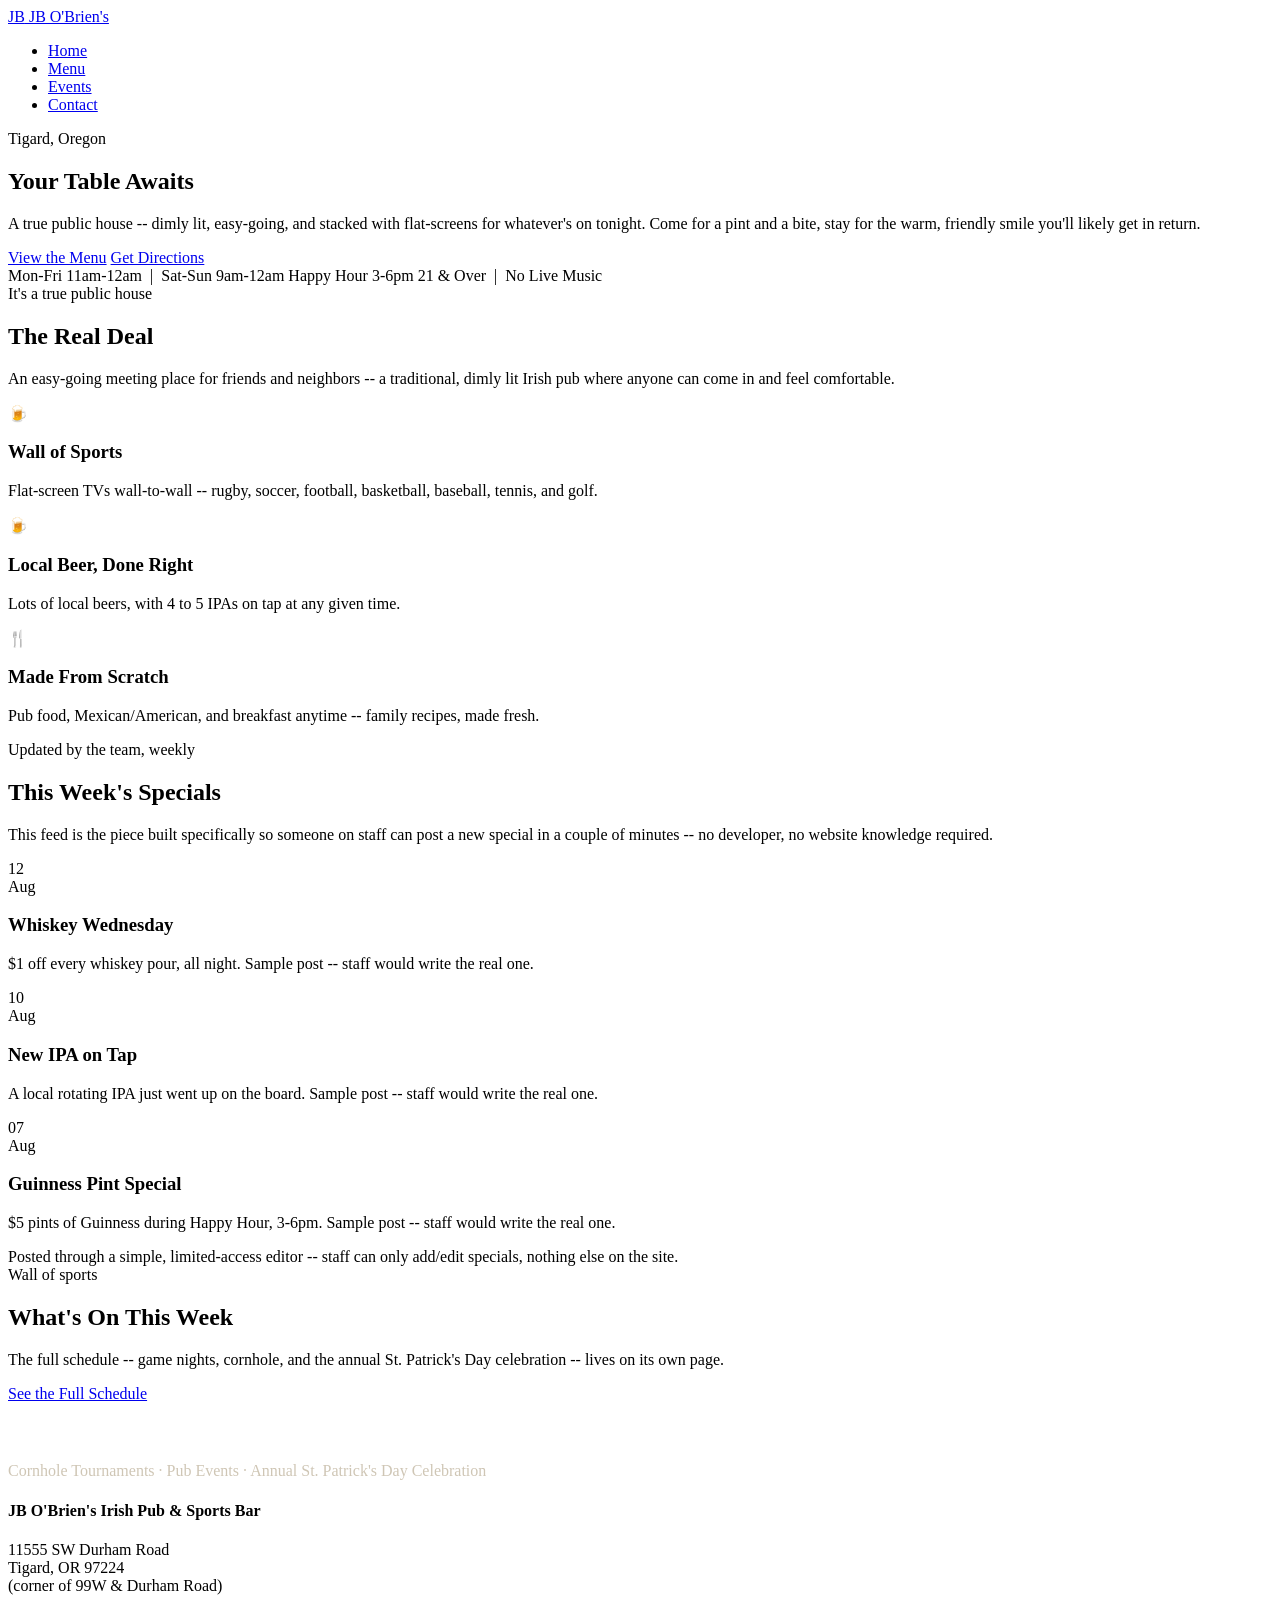
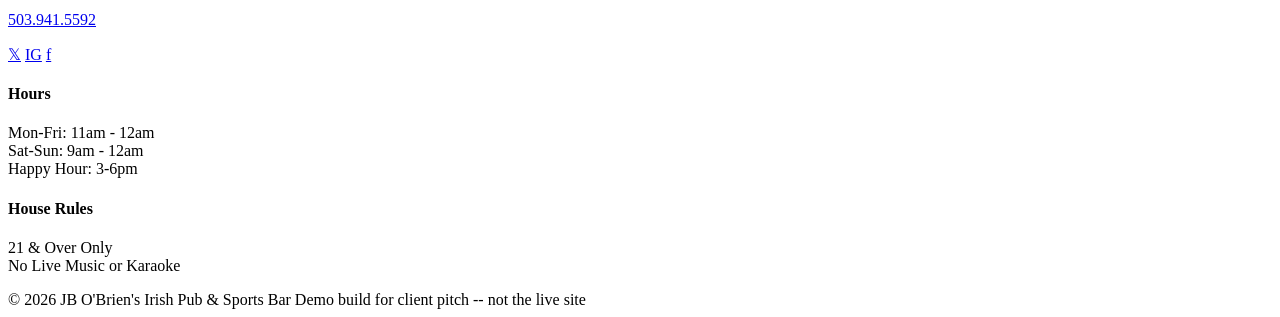
==== index.html @ 0b3053c0 "Add initial HTML structure for pub website" ====
<!DOCTYPE html>
<html lang="en">
<head>
<meta charset="UTF-8" />
<meta name="viewport" content="width=device-width, initial-scale=1.0" />
<title>JB O'Brien's Irish Pub & Sports Bar -- Demo</title>
<link rel="stylesheet" href="style.css" />
</head>
<body>

<header>
  <div class="wrap nav-row">
    <a class="brand" href="index.html"><span class="mark">JB</span> JB O'Brien's</a>
    <ul class="links">
      <li><a class="active" href="index.html">Home</a></li>
      <li><a href="menu.html">Menu</a></li>
      <li><a href="events.html">Events</a></li>
      <li><a href="#contact">Contact</a></li>
    </ul>
  </div>
</header>

<section class="hero">
  <div class="wrap hero-inner">
    <div class="eyebrow">Tigard, Oregon</div>
    <h1>Your Table Awaits</h1>
    <p class="lead">A true public house -- dimly lit, easy-going, and stacked with flat-screens
      for whatever's on tonight. Come for a pint and a bite, stay for the warm, friendly smile
      you'll likely get in return.</p>
    <div class="hero-ctas">
      <a class="btn btn-gold" href="menu.html">View the Menu</a>
      <a class="btn btn-outline" href="https://goo.gl/maps/m1FEy8WTeWeXuHiP9">Get Directions</a>
    </div>
    <div class="hero-meta">
      <span>Mon-Fri 11am-12am &nbsp;|&nbsp; Sat-Sun 9am-12am</span>
      <span>Happy Hour 3-6pm</span>
      <span>21 &amp; Over &nbsp;|&nbsp; No Live Music</span>
    </div>
  </div>
</section>

<section>
  <div class="wrap">
    <div class="section-head">
      <div class="eyebrow">It's a true public house</div>
      <h2>The Real Deal</h2>
      <p>An easy-going meeting place for friends and neighbors -- a traditional, dimly lit Irish
        pub where anyone can come in and feel comfortable.</p>
    </div>
    <div class="grid grid-3">
      <div class="card">
        <div class="icon-circle" style="background:var(--green-dark)">&#127866;</div>
        <h3>Wall of Sports</h3>
        <p>Flat-screen TVs wall-to-wall -- rugby, soccer, football, basketball, baseball, tennis, and golf.</p>
      </div>
      <div class="card">
        <div class="icon-circle" style="background:var(--gold)">&#127866;</div>
        <h3>Local Beer, Done Right</h3>
        <p>Lots of local beers, with 4 to 5 IPAs on tap at any given time.</p>
      </div>
      <div class="card">
        <div class="icon-circle" style="background:var(--rust)">&#127860;</div>
        <h3>Made From Scratch</h3>
        <p>Pub food, Mexican/American, and breakfast anytime -- family recipes, made fresh.</p>
      </div>
    </div>
  </div>
</section>

<section class="bg-cream">
  <div class="wrap">
    <div class="section-head">
      <div class="eyebrow">Updated by the team, weekly</div>
      <h2>This Week's Specials</h2>
      <p>This feed is the piece built specifically so someone on staff can post a new special
        in a couple of minutes -- no developer, no website knowledge required.</p>
    </div>
    <div class="specials-feed">
      <div class="special-post">
        <div class="special-date"><div class="d">12</div><div class="m">Aug</div></div>
        <div>
          <h3>Whiskey Wednesday</h3>
          <p>$1 off every whiskey pour, all night. Sample post -- staff would write the real one.</p>
        </div>
      </div>
      <div class="special-post">
        <div class="special-date"><div class="d">10</div><div class="m">Aug</div></div>
        <div>
          <h3>New IPA on Tap</h3>
          <p>A local rotating IPA just went up on the board. Sample post -- staff would write the real one.</p>
        </div>
      </div>
      <div class="special-post">
        <div class="special-date"><div class="d">07</div><div class="m">Aug</div></div>
        <div>
          <h3>Guinness Pint Special</h3>
          <p>$5 pints of Guinness during Happy Hour, 3-6pm. Sample post -- staff would write the real one.</p>
        </div>
      </div>
    </div>
    <div class="editor-note">
      <span class="dot"></span>
      Posted through a simple, limited-access editor -- staff can only add/edit specials, nothing else on the site.
    </div>
  </div>
</section>

<section>
  <div class="wrap">
    <div class="grid grid-2" style="align-items:center;">
      <div>
        <div class="section-head" style="margin-bottom:1rem;">
          <div class="eyebrow">Wall of sports</div>
          <h2>What's On This Week</h2>
          <p>The full schedule -- game nights, cornhole, and the annual St. Patrick's Day
            celebration -- lives on its own page.</p>
        </div>
        <a class="btn btn-gold" href="events.html">See the Full Schedule</a>
      </div>
      <div class="card" style="background:var(--espresso); border-color:var(--espresso); color:#fff;">
        <h3 style="color:var(--gold);">Coming Up</h3>
        <p style="color:#CFC6B5;">Cornhole Tournaments &middot; Pub Events &middot; Annual St. Patrick's Day Celebration</p>
      </div>
    </div>
  </div>
</section>

<footer id="contact">
  <div class="wrap footer-grid">
    <div>
      <h4>JB O'Brien's Irish Pub &amp; Sports Bar</h4>
      <p>11555 SW Durham Road<br/>Tigard, OR 97224<br/>(corner of 99W &amp; Durham Road)</p>
      <p><a href="tel:5039415592">503.941.5592</a></p>
      <div class="social-row">
        <a href="https://twitter.com/jbobrienspub" aria-label="Twitter">&#120143;</a>
        <a href="https://www.instagram.com/jbobriens/" aria-label="Instagram">IG</a>
        <a href="https://www.facebook.com/JBOBriensIrishPub/" aria-label="Facebook">f</a>
      </div>
    </div>
    <div>
      <h4>Hours</h4>
      <p>Mon-Fri: 11am - 12am<br/>Sat-Sun: 9am - 12am<br/>Happy Hour: 3-6pm</p>
    </div>
    <div>
      <h4>House Rules</h4>
      <p>21 &amp; Over Only<br/>No Live Music or Karaoke</p>
    </div>
  </div>
  <div class="wrap legal-row">
    <span>&copy; 2026 JB O'Brien's Irish Pub &amp; Sports Bar</span>
    <span>Demo build for client pitch -- not the live site</span>
  </div>
</footer>

</body>
</html>
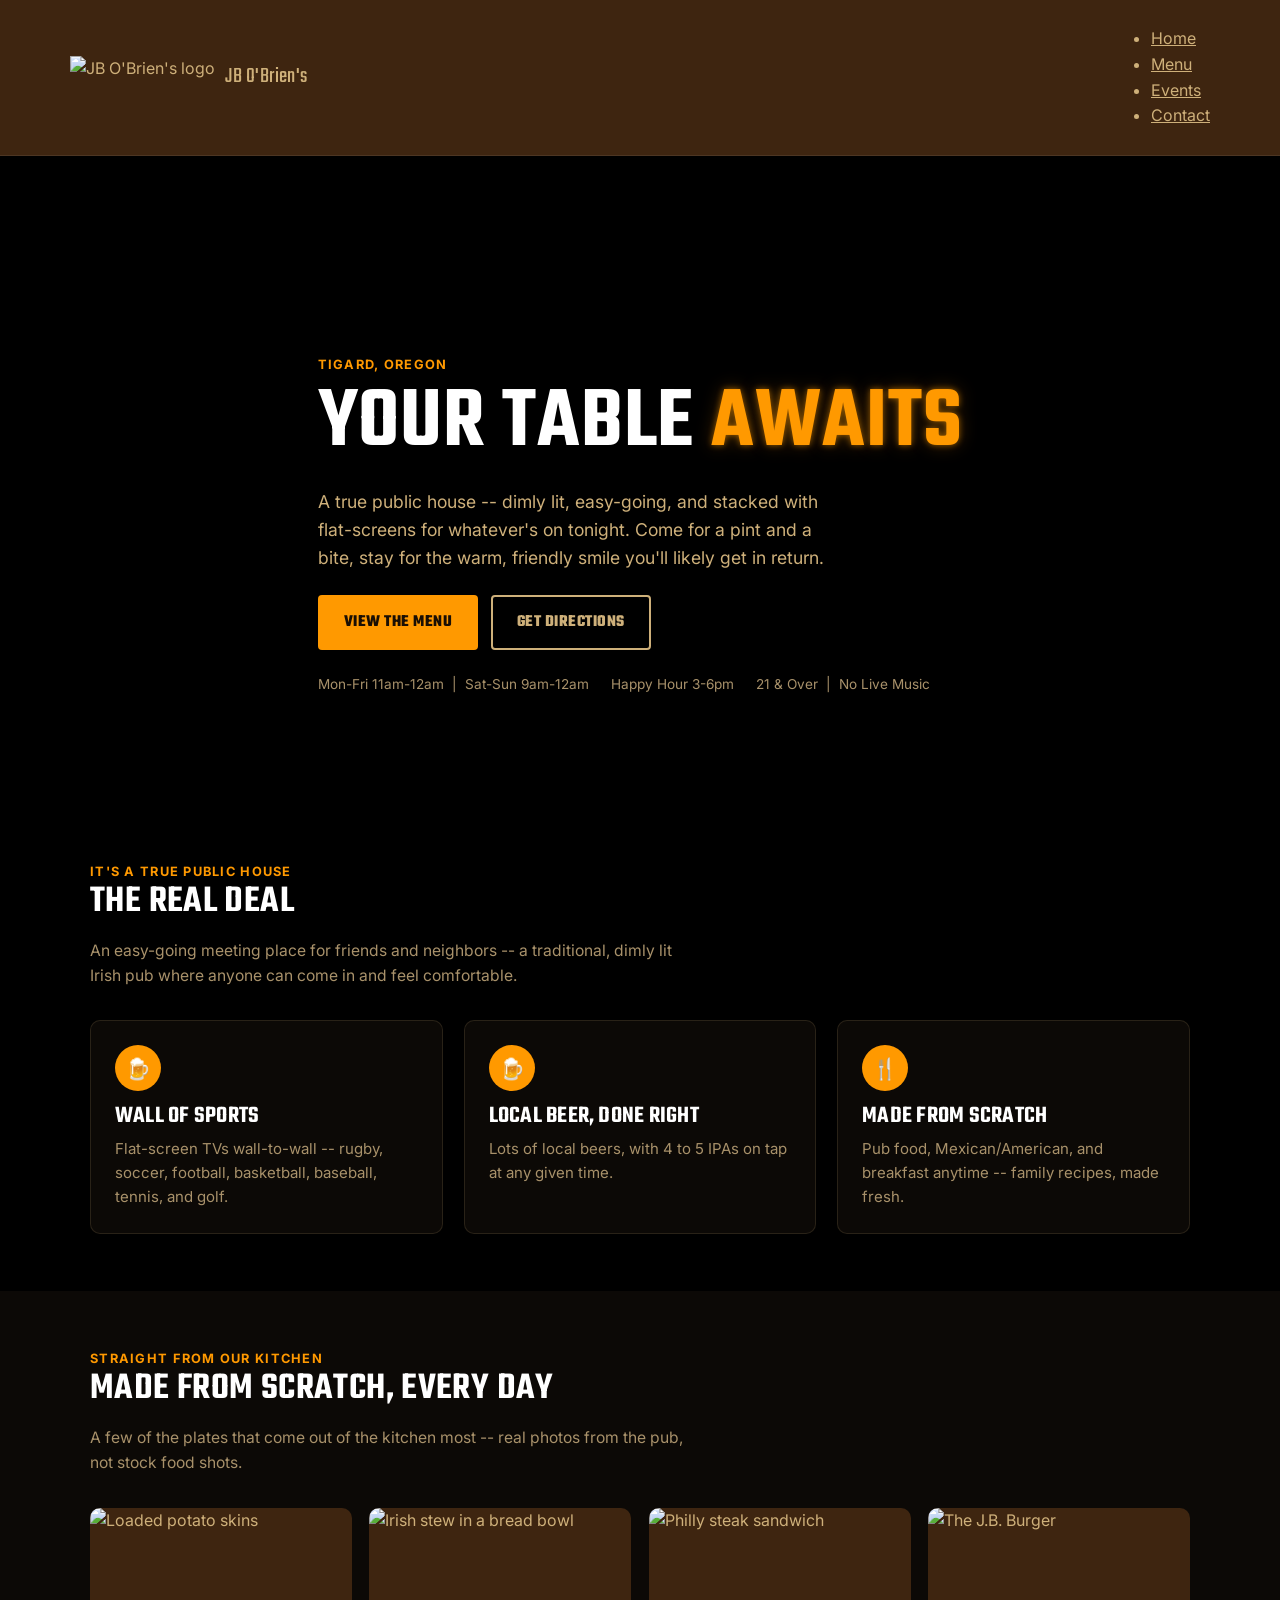
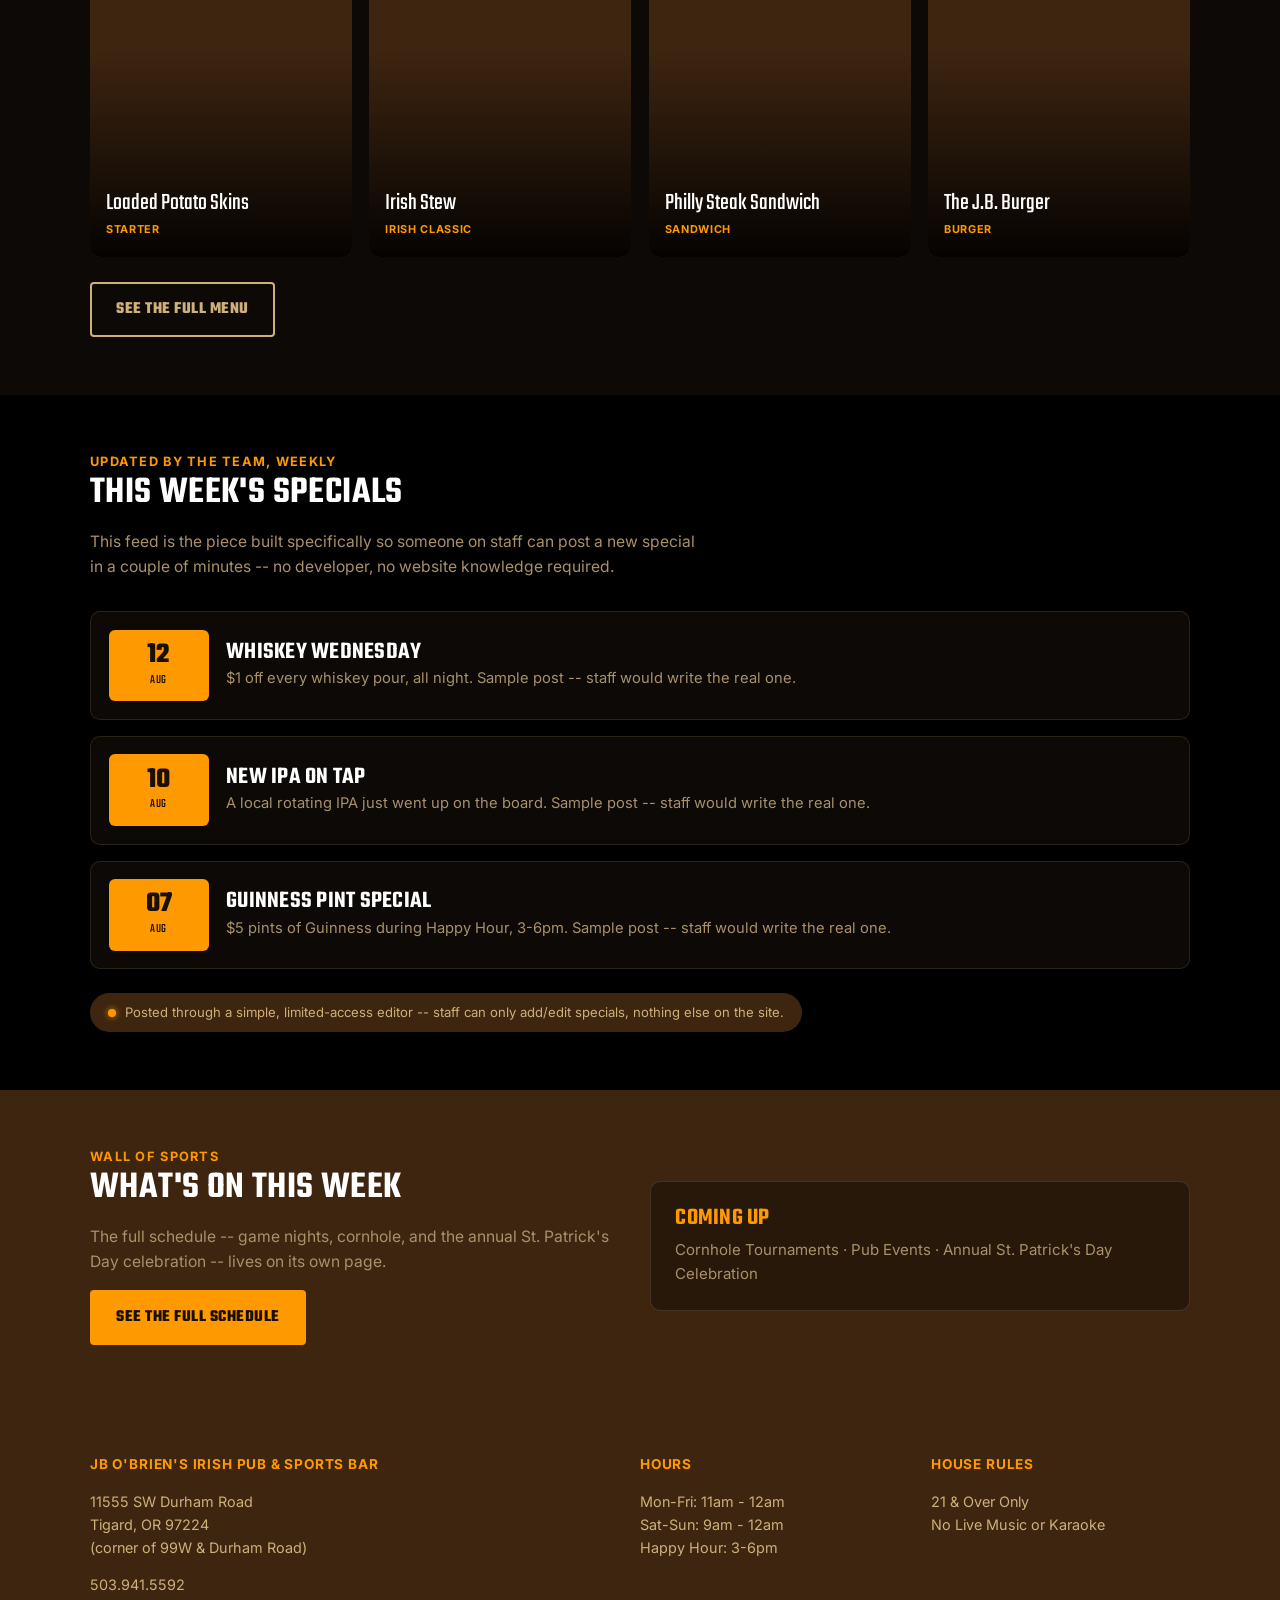
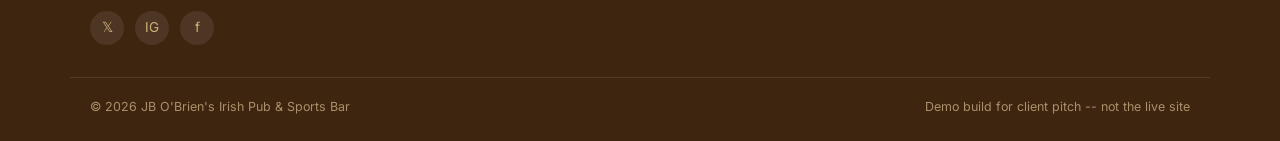
==== commit 3f7aa987: "Redesign with real brand palette, fonts, and food gallery Updated the header with a logo image and a" ====
--- a/index.html
+++ b/index.html
@@ -10,7 +10,10 @@
 
 <header>
   <div class="wrap nav-row">
-    <a class="brand" href="index.html"><span class="mark">JB</span> JB O'Brien's</a>
+    <a class="brand" href="index.html">
+      <img src="https://jbobriens.com/wp-content/themes/jbobriens/library/images/logo.png" alt="JB O'Brien's logo" />
+      <span>JB O'Brien's</span>
+    </a>
     <ul class="links">
       <li><a class="active" href="index.html">Home</a></li>
       <li><a href="menu.html">Menu</a></li>
@@ -23,12 +26,12 @@
 <section class="hero">
   <div class="wrap hero-inner">
     <div class="eyebrow">Tigard, Oregon</div>
-    <h1>Your Table Awaits</h1>
+    <h1>Your Table <span class="neon">Awaits</span></h1>
     <p class="lead">A true public house -- dimly lit, easy-going, and stacked with flat-screens
       for whatever's on tonight. Come for a pint and a bite, stay for the warm, friendly smile
       you'll likely get in return.</p>
     <div class="hero-ctas">
-      <a class="btn btn-gold" href="menu.html">View the Menu</a>
+      <a class="btn btn-orange" href="menu.html">View the Menu</a>
       <a class="btn btn-outline" href="https://goo.gl/maps/m1FEy8WTeWeXuHiP9">Get Directions</a>
     </div>
     <div class="hero-meta">
@@ -49,17 +52,17 @@
     </div>
     <div class="grid grid-3">
       <div class="card">
-        <div class="icon-circle" style="background:var(--green-dark)">&#127866;</div>
+        <div class="icon-circle">&#127866;</div>
         <h3>Wall of Sports</h3>
         <p>Flat-screen TVs wall-to-wall -- rugby, soccer, football, basketball, baseball, tennis, and golf.</p>
       </div>
       <div class="card">
-        <div class="icon-circle" style="background:var(--gold)">&#127866;</div>
+        <div class="icon-circle">&#127866;</div>
         <h3>Local Beer, Done Right</h3>
         <p>Lots of local beers, with 4 to 5 IPAs on tap at any given time.</p>
       </div>
       <div class="card">
-        <div class="icon-circle" style="background:var(--rust)">&#127860;</div>
+        <div class="icon-circle">&#127860;</div>
         <h3>Made From Scratch</h3>
         <p>Pub food, Mexican/American, and breakfast anytime -- family recipes, made fresh.</p>
       </div>
@@ -67,7 +70,41 @@
   </div>
 </section>
 
-<section class="bg-cream">
+<section class="bg-near">
+  <div class="wrap">
+    <div class="section-head">
+      <div class="eyebrow">Straight from our kitchen</div>
+      <h2>Made From Scratch, Every Day</h2>
+      <p>A few of the plates that come out of the kitchen most -- real photos from the pub,
+        not stock food shots.</p>
+    </div>
+    <div class="food-grid">
+      <div class="food-card">
+        <img src="https://jbobriens.com/wp-content/uploads/2018/03/jb-obriens-irish-pub-appetizer.jpg" alt="Loaded potato skins" />
+        <div class="shade"></div>
+        <div class="cap"><div class="dish">Loaded Potato Skins</div><span class="tag">Starter</span></div>
+      </div>
+      <div class="food-card">
+        <img src="https://jbobriens.com/wp-content/uploads/2018/03/jb-obriens-irish-pub-lunch.jpg" alt="Irish stew in a bread bowl" />
+        <div class="shade"></div>
+        <div class="cap"><div class="dish">Irish Stew</div><span class="tag">Irish Classic</span></div>
+      </div>
+      <div class="food-card">
+        <img src="https://jbobriens.com/wp-content/uploads/2018/03/jb-obriens-irish-pub-philly-san.jpg" alt="Philly steak sandwich" />
+        <div class="shade"></div>
+        <div class="cap"><div class="dish">Philly Steak Sandwich</div><span class="tag">Sandwich</span></div>
+      </div>
+      <div class="food-card">
+        <img src="https://jbobriens.com/wp-content/uploads/2018/03/jb-obroiens-irish-pub-big-messy-burger.jpg" alt="The J.B. Burger" />
+        <div class="shade"></div>
+        <div class="cap"><div class="dish">The J.B. Burger</div><span class="tag">Burger</span></div>
+      </div>
+    </div>
+    <div style="margin-top:1.6rem;"><a class="btn btn-outline" href="menu.html">See the Full Menu</a></div>
+  </div>
+</section>
+
+<section>
   <div class="wrap">
     <div class="section-head">
       <div class="eyebrow">Updated by the team, weekly</div>
@@ -105,7 +142,7 @@
   </div>
 </section>
 
-<section>
+<section class="bg-brown">
   <div class="wrap">
     <div class="grid grid-2" style="align-items:center;">
       <div>
@@ -115,11 +152,11 @@
           <p>The full schedule -- game nights, cornhole, and the annual St. Patrick's Day
             celebration -- lives on its own page.</p>
         </div>
-        <a class="btn btn-gold" href="events.html">See the Full Schedule</a>
+        <a class="btn btn-orange" href="events.html">See the Full Schedule</a>
       </div>
-      <div class="card" style="background:var(--espresso); border-color:var(--espresso); color:#fff;">
-        <h3 style="color:var(--gold);">Coming Up</h3>
-        <p style="color:#CFC6B5;">Cornhole Tournaments &middot; Pub Events &middot; Annual St. Patrick's Day Celebration</p>
+      <div class="card" style="background:rgba(0,0,0,.35); border-color:rgba(255,255,255,.12);">
+        <h3 style="color:var(--orange);">Coming Up</h3>
+        <p>Cornhole Tournaments &middot; Pub Events &middot; Annual St. Patrick's Day Celebration</p>
       </div>
     </div>
   </div>
--- a/style.css
+++ b/style.css
@@ -0,0 +1,167 @@
+/* JB O'Brien's -- pitch demo v2
+   Palette pulled directly from computed styles on the live jbobriens.com:
+   black background, dark-brown wood/leather tone, tan-gold body text,
+   vivid orange as the one CTA/accent color, green used only as a rare accent.
+   Headings use Teko (their real heading font, sampled live) for the
+   condensed sports-bar/scoreboard look; Inter for body copy for legibility. */
+@import url('https://fonts.googleapis.com/css2?family=Teko:wght@500;600;700&family=Inter:wght@400;500;600;700&display=swap');
+
+:root{
+  --black:#000000;
+  --near-black:#0c0906;
+  --brown:#3e2510;
+  --brown-light:#5c3a1a;
+  --tan:#ceb07a;
+  --tan-dim:#a8916a;
+  --orange:#ff9900;
+  --amber:#d57f11;
+  --green:#148107;
+  --offwhite:#f7f7f7;
+  --white:#ffffff;
+  --radius:10px;
+  --maxw:1140px;
+}
+*{box-sizing:border-box;}
+body{
+  margin:0;
+  font-family:'Inter', Calibri, Arial, sans-serif;
+  color:var(--tan);
+  background:var(--black);
+  line-height:1.6;
+}
+h1,h2,h3{font-family:'Teko', Impact, sans-serif; font-weight:600; letter-spacing:.01em; margin:0 0 .3em; text-transform:uppercase; line-height:1.05;}
+a{color:inherit;}
+img{max-width:100%; display:block;}
+.wrap{max-width:var(--maxw); margin:0 auto; padding:0 1.25rem;}
+
+.btn{display:inline-block; padding:.75rem 1.5rem; border-radius:4px; font-weight:700; text-decoration:none; font-size:.9rem; letter-spacing:.03em; text-transform:uppercase; border:2px solid transparent; font-family:'Teko',sans-serif; font-size:1.05rem;}
+.btn-orange{background:var(--orange); color:#1a0f04;}
+.btn-orange:hover{background:#ffb03d;}
+.btn-outline{background:transparent; border-color:var(--tan); color:var(--tan);}
+.btn-outline:hover{border-color:var(--orange); color:var(--orange);}
+
+/* neon-sign text treatment -- used sparingly, echoes the real bar's neon signage */
+.neon{color:var(--orange); text-shadow:0 0 6px rgba(255,153,0,.55), 0 0 18px rgba(255,153,0,.25);}
+
+/* header / nav */
+header{position:sticky; top:0; z-index:50; background:var(--brown); border-bottom:1px solid rgba(255,255,255,.08);}
+.nav-row{display:flex; align-items:center; justify-content:space-between; padding:.65rem 0; gap:1rem; flex-wrap:wrap;}
+.brand{display:flex; align-items:center; gap:.65rem; text-decoration:none;}
+.brand img{height:44px; width:auto; display:block;}
+.brand span{font-family:'Teko',sans-serif; font-size:1.4rem; color:var(--tan); letter-spacing:.02em;}
+nav.links{display:flex; gap:1.7rem; list-style:none; margin:0; padding:0;}
+nav.links a{color:var(--tan); text-decoration:none; font-size:.95rem; font-weight:600; padding-bottom:.2rem; font-family:'Teko',sans-serif; font-size:1.05rem; letter-spacing:.04em; text-transform:uppercase;}
+nav.links a.active{color:var(--orange); border-bottom:2px solid var(--orange);}
+nav.links a:hover{color:var(--orange);}
+
+/* hero (landing) */
+.hero{position:relative; min-height:72vh; display:flex; align-items:flex-end;
+  background:linear-gradient(180deg, rgba(0,0,0,.25) 0%, rgba(0,0,0,.75) 55%, rgba(0,0,0,.97) 100%),
+             url('https://jbobriens.com/wp-content/uploads/2018/03/jb-obriens-irish-pub-sports-bar_880x632_02.jpg') center/cover no-repeat;
+  color:var(--white);}
+.hero-inner{padding:2.8rem 0 3.2rem;}
+.page-banner{position:relative; padding:4rem 0; color:var(--white);
+  background:linear-gradient(180deg, rgba(0,0,0,.55) 0%, rgba(0,0,0,.9) 100%),
+             url('https://jbobriens.com/wp-content/uploads/2018/03/ABOUT-JB-OBriens-Irish-Pub-and-Sports-Bar.jpg') center/cover no-repeat;
+}
+.page-banner.banner-events{
+  background:linear-gradient(180deg, rgba(0,0,0,.55) 0%, rgba(0,0,0,.9) 100%),
+             url('https://jbobriens.com/wp-content/uploads/2018/03/Jb-obriens-irish-pub-party-booth_01.jpg') center/cover no-repeat;
+}
+.eyebrow{color:var(--orange); font-weight:700; letter-spacing:.1em; font-size:.8rem; text-transform:uppercase; font-family:'Inter',sans-serif;}
+.hero h1{font-size:clamp(3rem, 8vw, 5.5rem); margin:.15rem 0 .4rem; color:var(--white);}
+.page-banner h1{font-size:clamp(2.4rem, 6vw, 3.8rem); margin:.15rem 0 .3rem; color:var(--white);}
+.hero p.lead{font-size:1.1rem; max-width:32rem; color:var(--tan); font-family:'Inter',sans-serif;}
+.hero-ctas{display:flex; gap:.8rem; margin-top:1.4rem; flex-wrap:wrap;}
+.hero-meta{margin-top:1.5rem; font-size:.85rem; color:var(--tan-dim); display:flex; gap:1.4rem; flex-wrap:wrap; font-family:'Inter',sans-serif;}
+
+section{padding:3.6rem 0;}
+.section-head{max-width:38rem; margin-bottom:2rem;}
+.section-head p{color:var(--tan-dim); font-family:'Inter',sans-serif; font-size:.98rem;}
+.section-head h2{font-size:2.4rem; color:var(--white);}
+.bg-near{background:var(--near-black);}
+.bg-brown{background:var(--brown); color:var(--tan);}
+
+.grid{display:grid; gap:1.3rem;}
+.grid-3{grid-template-columns:repeat(3, 1fr);}
+.grid-2{grid-template-columns:repeat(2, 1fr);}
+.grid-4{grid-template-columns:repeat(4, 1fr);}
+@media (max-width:900px){ .grid-4{grid-template-columns:repeat(2, 1fr);} }
+@media (max-width:820px){ .grid-3, .grid-2 { grid-template-columns:1fr; } }
+
+.card{background:var(--near-black); border-radius:var(--radius); padding:1.5rem; border:1px solid rgba(206,176,122,.15);}
+.card h3{font-size:1.5rem; color:var(--white);}
+.card p{color:var(--tan-dim); font-size:.94rem; margin:0; font-family:'Inter',sans-serif;}
+.icon-circle{width:46px; height:46px; border-radius:50%; display:flex; align-items:center; justify-content:center; color:#1a0f04; font-weight:700; margin-bottom:.8rem; font-size:1.3rem; background:var(--orange);}
+
+/* -------- food gallery: "Straight From Our Kitchen" -------- */
+.food-grid{display:grid; grid-template-columns:repeat(4, 1fr); gap:1.1rem;}
+@media (max-width:900px){ .food-grid{grid-template-columns:repeat(2, 1fr);} }
+.food-card{position:relative; border-radius:var(--radius); overflow:hidden; aspect-ratio:3/4; background:var(--brown);}
+.food-card img{width:100%; height:100%; object-fit:cover; transition:transform .4s ease;}
+.food-card:hover img{transform:scale(1.06);}
+.food-card .shade{position:absolute; inset:0; background:linear-gradient(180deg, rgba(0,0,0,0) 40%, rgba(0,0,0,.92) 100%);}
+.food-card .cap{position:absolute; left:0; right:0; bottom:0; padding:1rem;}
+.food-card .cap .dish{font-family:'Teko',sans-serif; font-size:1.5rem; color:var(--white); line-height:1;}
+.food-card .cap .tag{display:inline-block; margin-top:.35rem; font-size:.68rem; letter-spacing:.06em; text-transform:uppercase; color:var(--orange); font-family:'Inter',sans-serif; font-weight:700;}
+
+/* specials feed -- the "limited access blog module" */
+.specials-feed{display:grid; gap:1rem;}
+.special-post{
+  display:grid; grid-template-columns:100px 1fr; gap:1.1rem;
+  background:var(--near-black); border:1px solid rgba(206,176,122,.15); border-radius:var(--radius); padding:1.1rem; align-items:center;
+}
+@media (max-width:600px){ .special-post{grid-template-columns:1fr;} }
+.special-date{
+  background:var(--orange); color:#1a0f04; border-radius:6px; text-align:center; padding:.7rem .4rem;
+  font-family:'Teko',sans-serif;
+}
+.special-date .d{font-size:1.8rem; font-weight:700; line-height:1;}
+.special-date .m{font-size:.8rem; text-transform:uppercase; letter-spacing:.04em;}
+.special-post h3{font-size:1.5rem; margin-bottom:.15rem; color:var(--white);}
+.special-post p{color:var(--tan-dim); font-size:.92rem; margin:0; font-family:'Inter',sans-serif;}
+.editor-note{
+  display:flex; align-items:center; gap:.6rem; background:var(--brown); border-radius:999px;
+  padding:.55rem 1.1rem; font-size:.82rem; color:var(--tan); margin-top:1.5rem; width:fit-content; font-family:'Inter',sans-serif;
+}
+.editor-note .dot{width:8px; height:8px; border-radius:50%; background:var(--orange); flex:none; box-shadow:0 0 6px rgba(255,153,0,.8);}
+
+/* menu page */
+.menu-cat-photo{
+  display:grid; grid-template-columns:180px 1fr; gap:1.4rem; align-items:center;
+  border-bottom:1px solid rgba(206,176,122,.15); padding:1.6rem 0;
+}
+@media (max-width:640px){ .menu-cat-photo{grid-template-columns:1fr;} }
+.menu-cat-photo img{width:100%; height:130px; object-fit:cover; border-radius:var(--radius);}
+.menu-cat-photo:last-child{border-bottom:none;}
+.menu-cat-photo h3{font-size:1.7rem; margin-bottom:.3rem; color:var(--white);}
+.menu-cat{border-bottom:1px solid rgba(206,176,122,.15); padding:1.4rem 0;}
+.menu-cat:last-child{border-bottom:none;}
+.menu-cat h3{font-size:1.7rem; margin-bottom:.5rem; color:var(--white);}
+.menu-item{display:flex; justify-content:space-between; gap:1rem; padding:.5rem 0; border-bottom:1px dashed rgba(206,176,122,.15); font-family:'Inter',sans-serif;}
+.menu-item:last-child{border-bottom:none;}
+.menu-item .name{font-weight:700; font-size:.98rem; color:var(--white);}
+.menu-item .desc{color:var(--tan-dim); font-size:.85rem; margin-top:.15rem;}
+.menu-item .price{font-weight:700; color:var(--orange); white-space:nowrap;}
+.sample-flag{display:inline-block; background:var(--brown); color:var(--tan); font-size:.72rem; font-weight:700; padding:.25rem .65rem; border-radius:999px; margin-bottom:1.4rem; font-family:'Inter',sans-serif; letter-spacing:.02em;}
+
+/* events page */
+.event-row{display:grid; grid-template-columns:150px 1fr; gap:1.2rem; padding:1.3rem 0; border-bottom:1px solid rgba(206,176,122,.15); align-items:start;}
+@media (max-width:600px){ .event-row{grid-template-columns:1fr;} }
+.event-row .when{font-weight:600; color:var(--orange); font-family:'Teko',sans-serif; font-size:1.3rem;}
+.event-row h3{font-size:1.5rem; margin-bottom:.2rem; color:var(--white);}
+.event-row p{color:var(--tan-dim); font-size:.92rem; margin:0; font-family:'Inter',sans-serif;}
+.recurring-tag{display:inline-block; background:var(--green); color:var(--white); font-size:.68rem; font-weight:700; padding:.15rem .55rem; border-radius:999px; margin-left:.5rem; font-family:'Inter',sans-serif; letter-spacing:.02em; text-transform:uppercase; vertical-align:middle;}
+
+/* footer */
+footer{background:var(--brown); color:var(--tan); padding:3.2rem 0 1.5rem; font-size:.9rem; font-family:'Inter',sans-serif;}
+.footer-grid{display:grid; grid-template-columns:2fr 1fr 1fr; gap:2rem;}
+@media (max-width:760px){ .footer-grid{grid-template-columns:1fr;} }
+footer h4{color:var(--orange); font-size:.85rem; margin:0 0 .8rem; font-family:'Inter',sans-serif; text-transform:uppercase; letter-spacing:.06em;}
+footer a{color:var(--tan); text-decoration:none;}
+footer a:hover{color:var(--orange);}
+.social-row{display:flex; gap:.7rem; margin-top:.8rem;}
+.social-row a{width:34px;height:34px;border-radius:50%; background:rgba(255,255,255,.08); display:flex; align-items:center; justify-content:center; font-size:.85rem;}
+.legal-row{border-top:1px solid rgba(255,255,255,.1); margin-top:2rem; padding-top:1.2rem; font-size:.78rem; color:var(--tan-dim); display:flex; justify-content:space-between; flex-wrap:wrap; gap:.5rem;}
+
+@media (max-width:760px){ nav.links{display:none;} }
